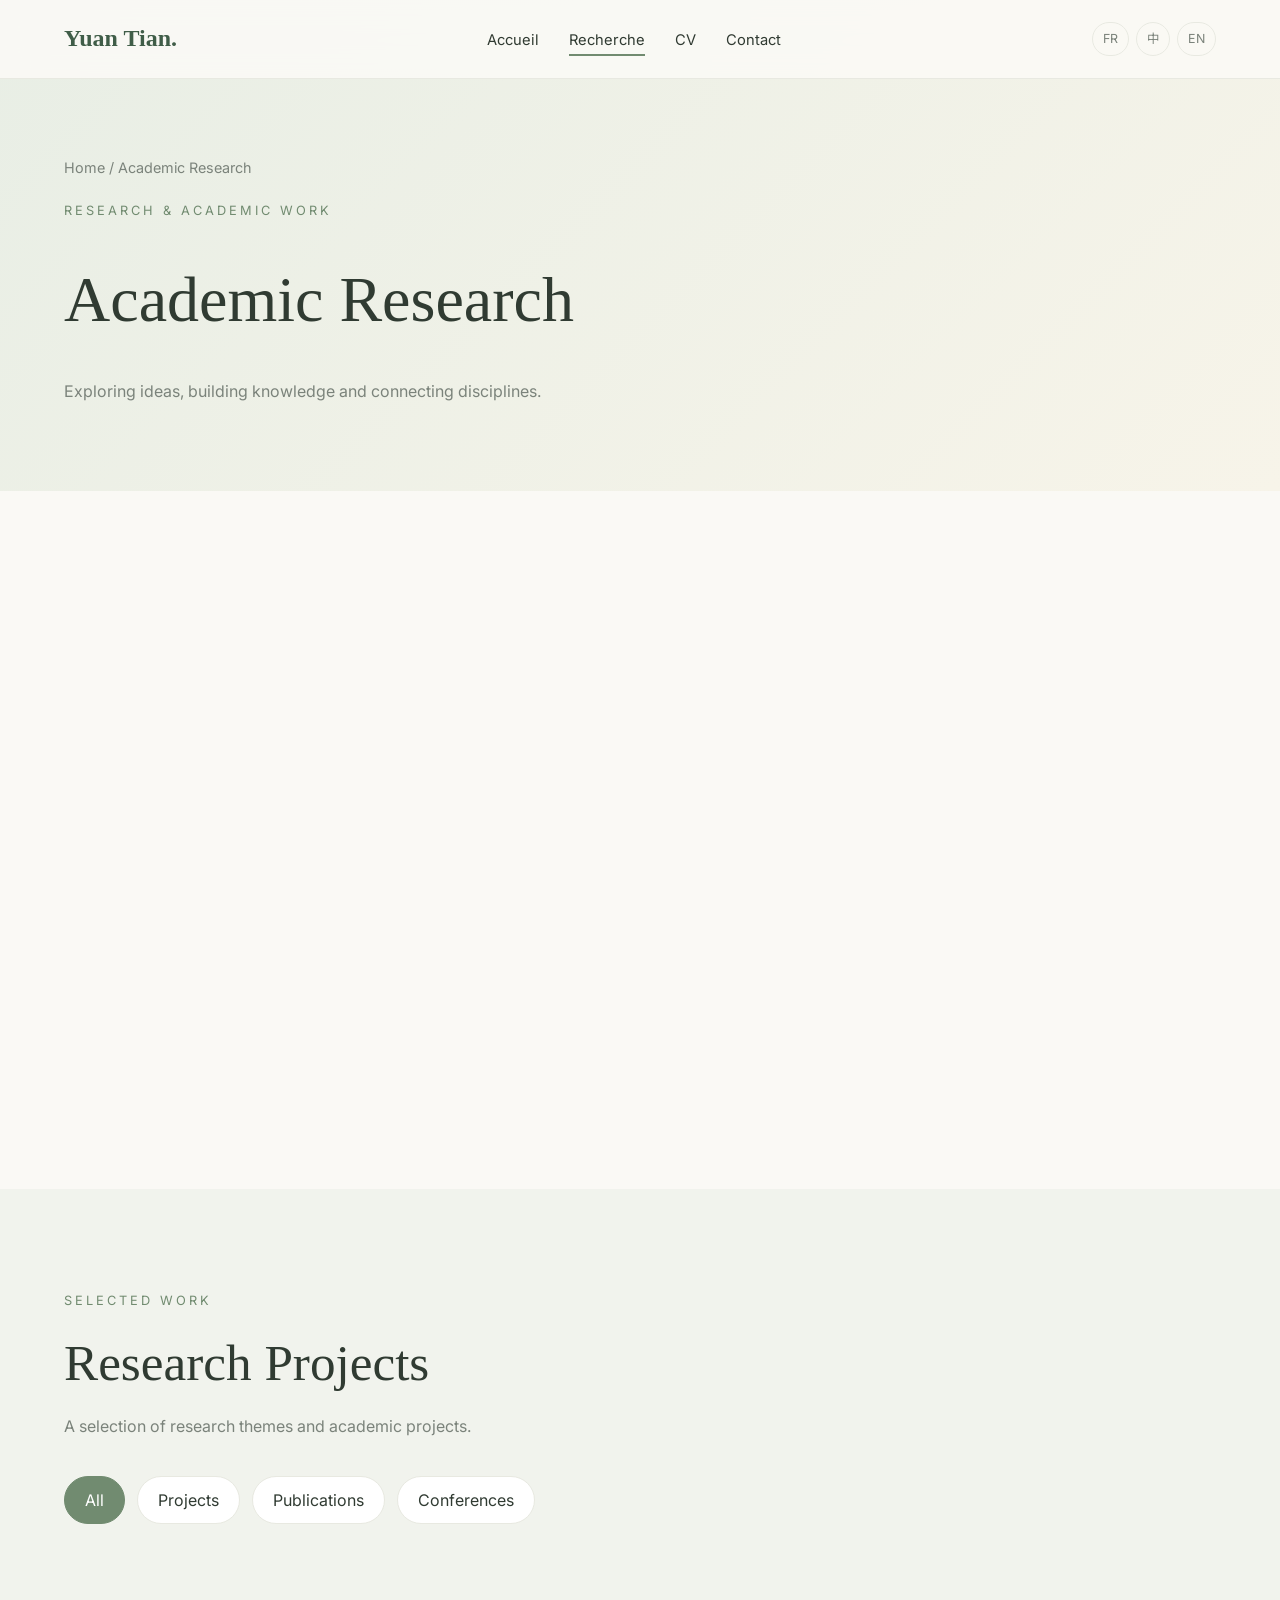
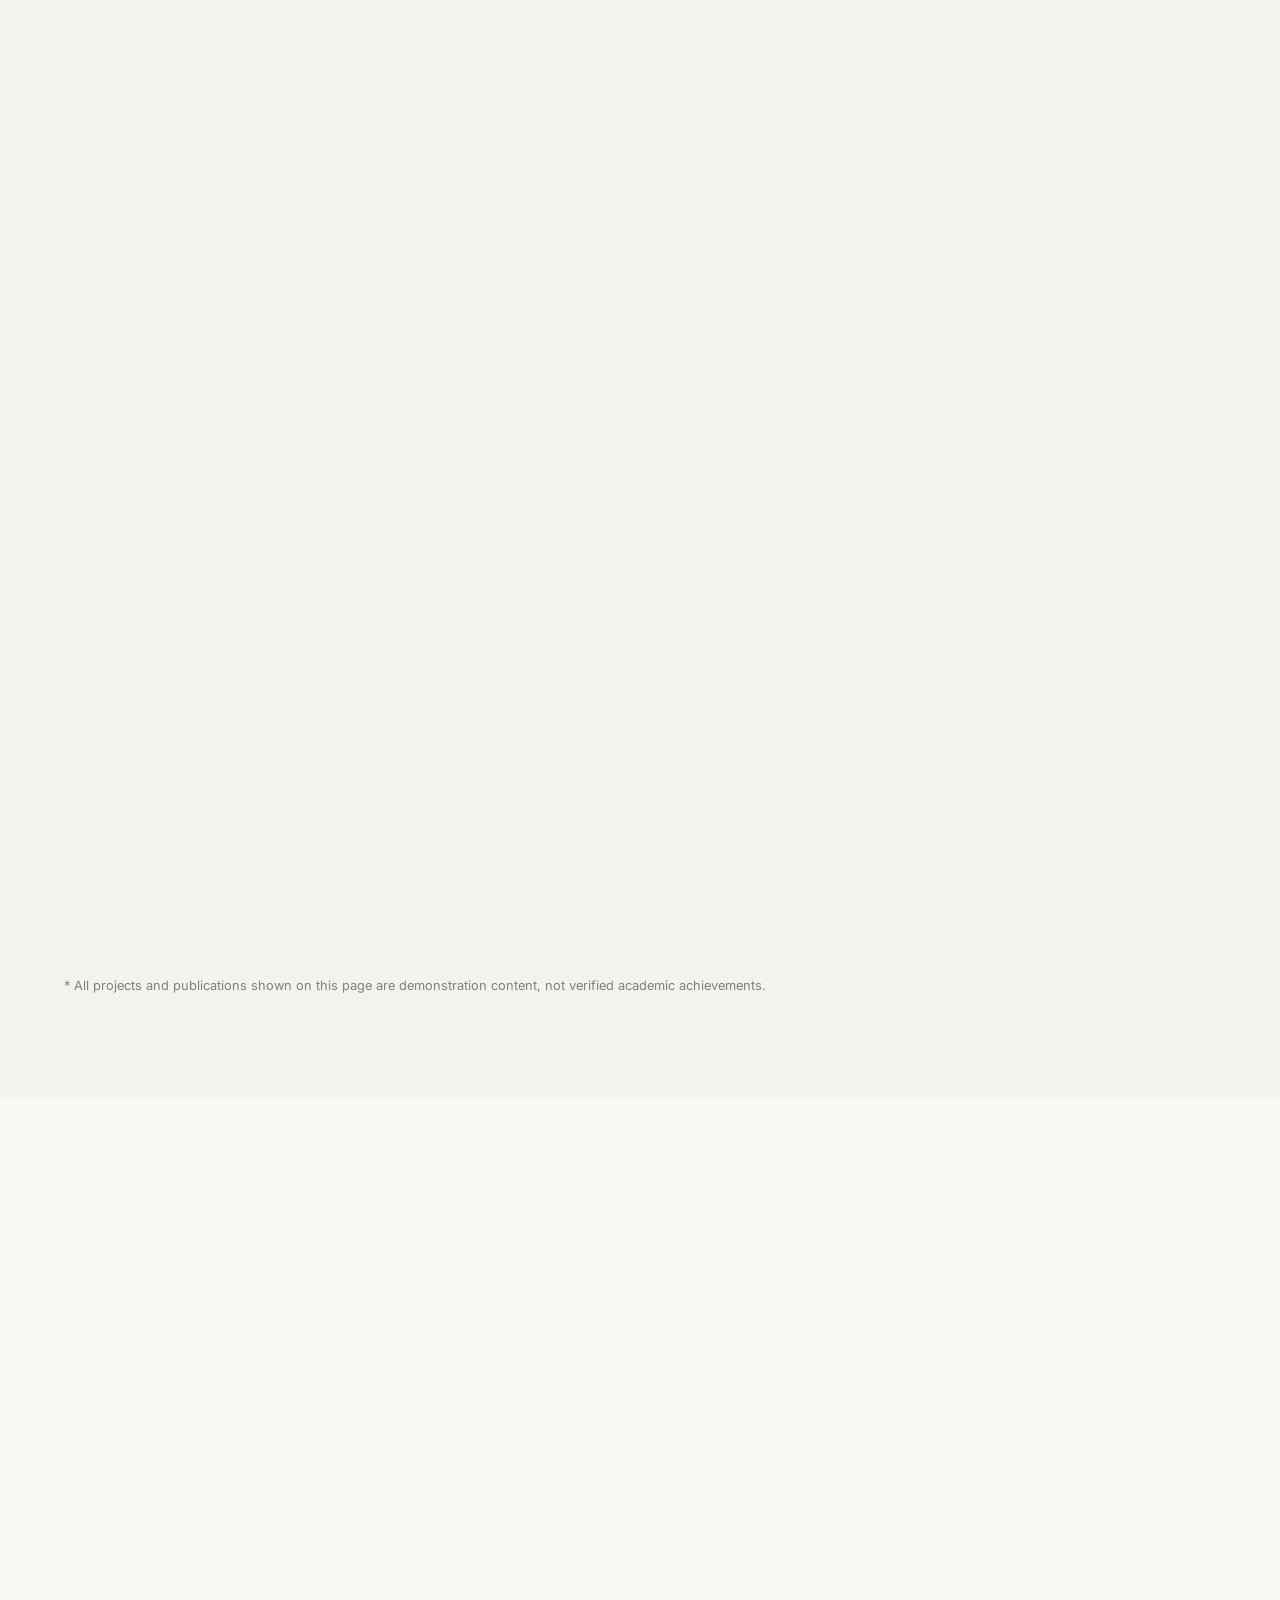
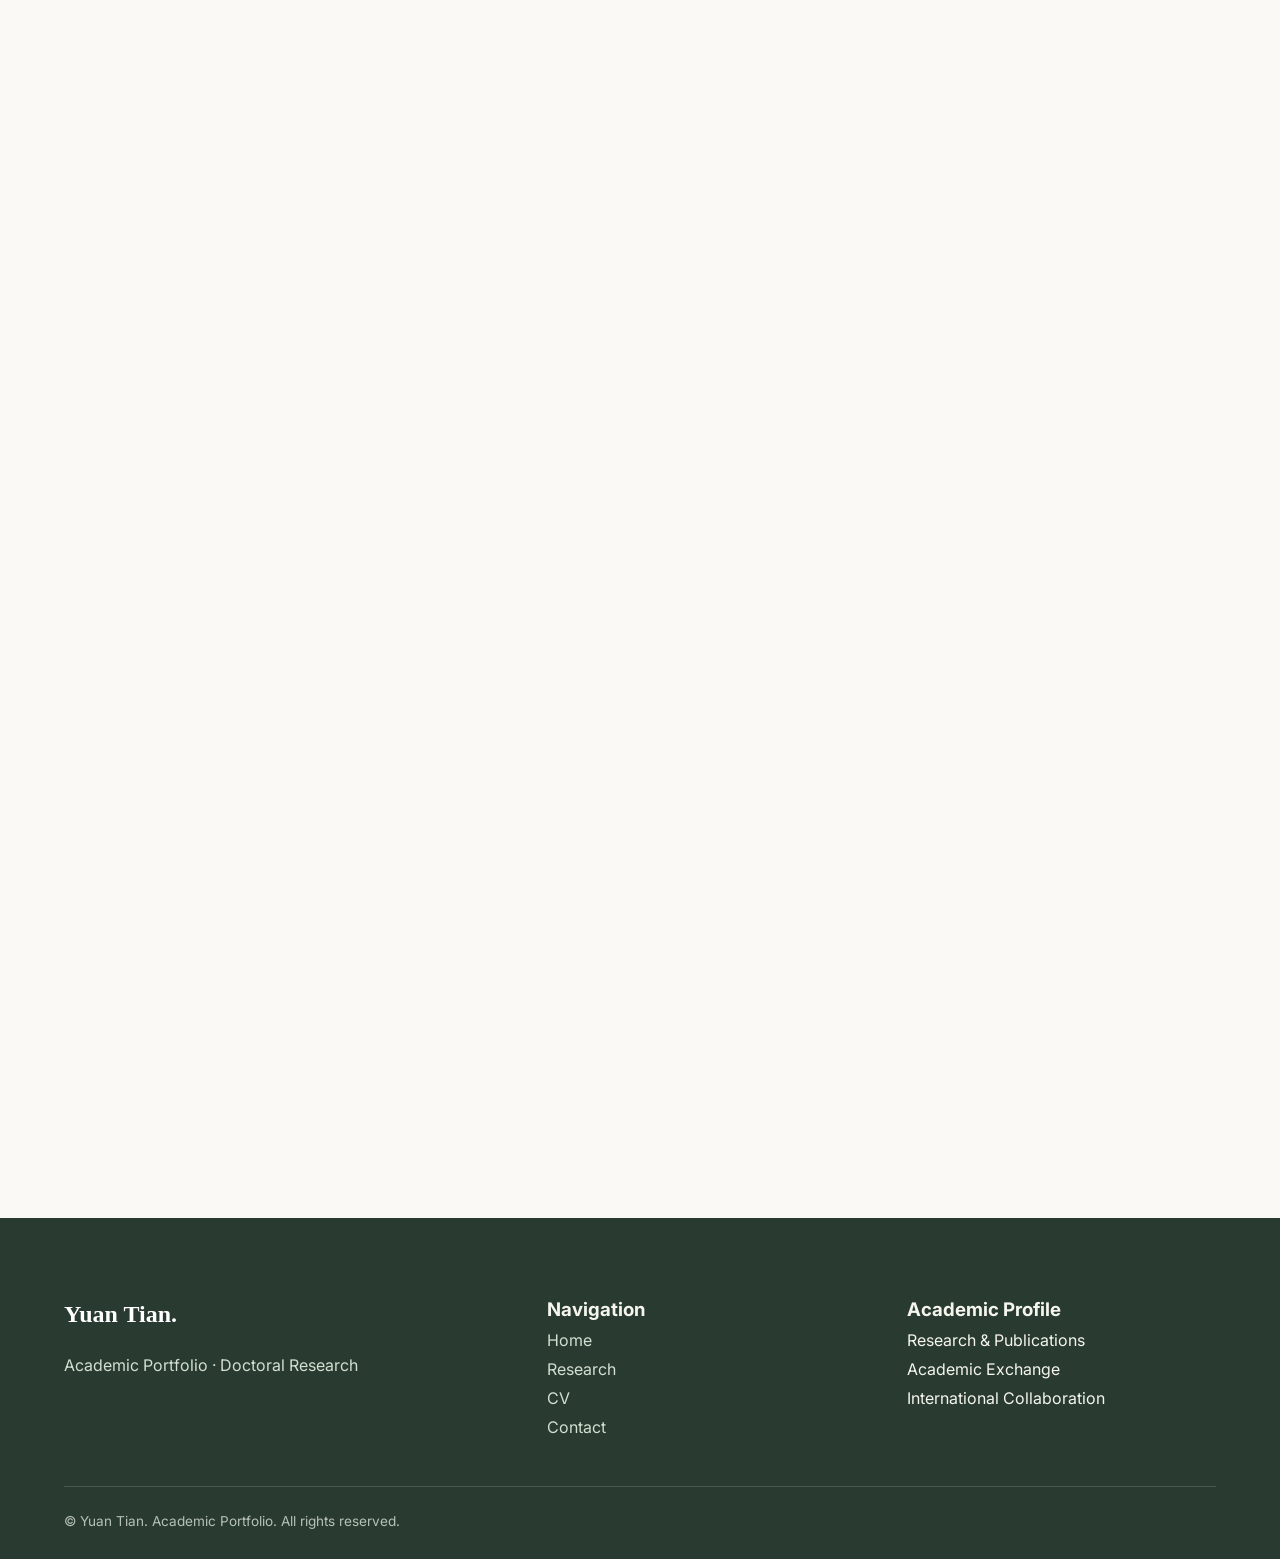
==== academic.html @ 5787356a "Create academic.html" ====
<!DOCTYPE html>
<html lang="fr">
<head>
  <meta charset="UTF-8">
  <meta name="viewport" content="width=device-width, initial-scale=1.0">
  <meta name="description" content="Academic research portfolio of Yuan Tian.">
  <title>Academic Research | Yuan Tian</title>

  <link rel="preconnect" href="https://fonts.googleapis.com">
  <link rel="preconnect" href="https://fonts.gstatic.com" crossorigin>
  <link href="https://fonts.googleapis.com/css2?family=Inter:wght@400;500;600;700&family=Noto+Sans+SC:wght@400;500;700&family=Cormorant+Garamond:wght@400;500;600&display=swap" rel="stylesheet">

  <link rel="stylesheet" href="css/style.css">

  <style>
    .research-card[hidden] {
      display: none;
    }

    .research-card {
      display: block;
    }

    .research-meta {
      color: var(--muted);
      font-size: .85rem;
      margin-top: 15px;
    }

    .academic-intro {
      max-width: 760px;
      margin-bottom: 45px;
    }

    .research-image {
      width: 100%;
      height: 220px;
      object-fit: cover;
    }

    .academic-note {
      margin-top: 15px;
      color: var(--muted);
      font-size: .8rem;
    }

    .research-card h3 {
      font-family: Georgia, serif;
      font-size: 1.45rem;
      margin-bottom: 12px;
    }
  </style>
</head>

<body>

<!-- NAVIGATION -->
<nav class="navbar">
  <div class="container nav-inner">

    <a href="index.html" class="logo">Yuan Tian.</a>

    <button class="menu-toggle"
      aria-label="Open navigation"
      aria-expanded="false">☰</button>

    <ul class="nav-links">
      <li><a href="index.html" data-i18n="nav_home">Accueil</a></li>
      <li><a href="academic.html" class="active" data-i18n="nav_academic">Recherche</a></li>
      <li><a href="cv.html" data-i18n="nav_cv">CV</a></li>
      <li><a href="contact.html" data-i18n="nav_contact">Contact</a></li>
    </ul>

    <div class="language-switch" aria-label="Language">
      <button data-lang="FR">FR</button>
      <button data-lang="CN">中</button>
      <button data-lang="EN">EN</button>
    </div>

  </div>
</nav>

<!-- PAGE HEADER -->
<header class="page-header">
  <div class="container">

    <div class="breadcrumb">
      <a href="index.html">Home</a> / Academic Research
    </div>

    <p class="hero-label">RESEARCH & ACADEMIC WORK</p>

    <h1 data-i18n="academic_title">
      Academic Research
    </h1>

    <p class="section-subtitle" style="margin-top:20px"
      data-i18n="academic_subtitle">
      Exploring ideas, building knowledge and connecting disciplines.
    </p>

  </div>
</header>

<main>

<!-- RESEARCH INTRODUCTION -->
<section class="section">
  <div class="container">

    <div class="academic-intro reveal">

      <p class="hero-label" data-i18n="research_overview">
        RESEARCH OVERVIEW
      </p>

      <h2 class="section-title"
        data-i18n="research_heading">
        Research Interests
      </h2>

      <p class="section-subtitle"
        data-i18n="research_description">
        This section introduces my academic interests,
        research questions and interdisciplinary perspectives.
        The content below is illustrative and will be
        replaced with my actual research profile.
      </p>

    </div>

    <div class="card-grid">

      <article class="card reveal">
        <div class="card-icon">📚</div>
        <h3 data-i18n="interest_1">Research Area One</h3>
        <p data-i18n="interest_1_desc">
          An example research field and its central questions.
        </p>
      </article>

      <article class="card reveal">
        <div class="card-icon">🌍</div>
        <h3 data-i18n="interest_2">Research Area Two</h3>
        <p data-i18n="interest_2_desc">
          An example of international and comparative research.
        </p>
      </article>

      <article class="card reveal">
        <div class="card-icon">🔎</div>
        <h3 data-i18n="interest_3">Research Area Three</h3>
        <p data-i18n="interest_3_desc">
          An example of interdisciplinary investigation.
        </p>
      </article>

    </div>

  </div>
</section>

<!-- RESEARCH PROJECTS -->
<section class="section" style="background:#f1f3ed">
  <div class="container">

    <p class="hero-label">SELECTED WORK</p>

    <h2 class="section-title"
      data-i18n="projects_title">
      Research Projects
    </h2>

    <p class="section-subtitle"
      data-i18n="projects_subtitle">
      A selection of research themes and academic projects.
    </p>

    <!-- FILTERS -->
    <div class="filter-list">
      <button class="filter-btn active"
        data-filter="all" data-i18n="filter_all">All</button>

      <button class="filter-btn"
        data-filter="project" data-i18n="filter_project">Projects</button>

      <button class="filter-btn"
        data-filter="publication" data-i18n="filter_publication">Publications</button>

      <button class="filter-btn"
        data-filter="conference" data-i18n="filter_conference">Conferences</button>
    </div>

    <!-- RESEARCH CARDS -->
    <div class="research-grid">

      <article class="research-card reveal" data-category="project">

        <img class="research-image"
          src="https://images.unsplash.com/photo-1455390582262-044cdead277a?w=900"
          alt="Academic research notebook">

        <div class="research-content">

          <span class="research-tag">DEMO PROJECT</span>

          <h3 data-i18n="project_1">
            Interdisciplinary Research Project
          </h3>

          <p data-i18n="project_1_desc">
            An illustrative example of a research project,
            including its objectives, methodology and findings.
          </p>

          <p class="research-meta">2025 – 2026 · Example content</p>

        </div>
      </article>

      <article class="research-card reveal" data-category="publication">

        <img class="research-image"
          src="https://images.unsplash.com/photo-1507842217343-583bb7270b66?w=900"
          alt="Academic library">

        <div class="research-content">

          <span class="research-tag">DEMO PUBLICATION</span>

          <h3 data-i18n="project_2">
            Academic Literature Review
          </h3>

          <p data-i18n="project_2_desc">
            An example of a literature review exploring
            theoretical frameworks and research perspectives.
          </p>

          <p class="research-meta">Example · Not a real publication</p>

        </div>
      </article>

      <article class="research-card reveal" data-category="conference">

        <img class="research-image"
          src="https://images.unsplash.com/photo-1475721027785-f74eccf877e2?w=900"
          alt="Academic conference">

        <div class="research-content">

          <span class="research-tag">DEMO CONFERENCE</span>

          <h3 data-i18n="project_3">
            International Academic Conference
          </h3>

          <p data-i18n="project_3_desc">
            An illustrative example of conference participation
            and academic knowledge exchange.
          </p>

          <p class="research-meta">Example · Not a real event</p>

        </div>
      </article>

      <article class="research-card reveal" data-category="project">

        <img class="research-image"
          src="https://images.unsplash.com/photo-1516321318423-f06f85e504b3?w=900"
          alt="Digital research">

        <div class="research-content">

          <span class="research-tag">DEMO PROJECT</span>

          <h3 data-i18n="project_4">
            Digital Research Methods
          </h3>

          <p data-i18n="project_4_desc">
            An example of digital tools and analytical
            approaches in contemporary research.
          </p>

          <p class="research-meta">Example content</p>

        </div>
      </article>

    </div>

    <p class="academic-note">
      * All projects and publications shown on this page are
      demonstration content, not verified academic achievements.
    </p>

  </div>
</section>

<!-- RESEARCH METHODOLOGY -->
<section class="section">
  <div class="container">

    <div class="hero-grid">

      <div class="reveal">

        <p class="hero-label">METHODOLOGY</p>

        <h2 class="section-title"
          data-i18n="method_title">
          Research Methodology
        </h2>

        <p class="section-subtitle"
          data-i18n="method_desc">
          Research methodology is central to producing
          rigorous, transparent and meaningful academic work.
        </p>

        <br>

        <div class="card">
          <h3 data-i18n="method_1">Literature Analysis</h3>
          <p data-i18n="method_1_desc">
            Reviewing existing academic literature and
            identifying research gaps.
          </p>
        </div>

        <br>

        <div class="card">
          <h3 data-i18n="method_2">Comparative Perspectives</h3>
          <p data-i18n="method_2_desc">
            Exploring different perspectives and
            interdisciplinary approaches.
          </p>
        </div>

      </div>

      <div class="reveal">

        <img
          src="https://images.unsplash.com/photo-1434030216411-0b793f4b4173?w=1000"
          alt="Research writing and methodology"
          style="width:100%;height:480px;object-fit:cover;border-radius:25px">

      </div>

    </div>

  </div>
</section>

<!-- ACADEMIC QUOTE -->
<section class="section">
  <div class="container">

    <div class="quote-section reveal">

      <blockquote data-i18n="academic_quote">
        "Research is not only about finding answers,
        but also about learning how to ask better questions."
      </blockquote>

      <p style="margin-top:20px;color:var(--muted)">
        — Academic reflection
      </p>

    </div>

  </div>
</section>

<!-- CALL TO ACTION -->
<section class="section">
  <div class="container">

    <div class="banner reveal">

      <h2 class="section-title"
        data-i18n="collaboration_title">
        Academic Collaboration
      </h2>

      <p class="section-subtitle"
        style="margin:0 auto 25px"
        data-i18n="collaboration_desc">
        Open to academic exchange, research discussions
        and interdisciplinary collaboration.
      </p>

      <a href="contact.html" class="btn"
        data-i18n="contact_button">
        Get in Touch →
      </a>

    </div>

  </div>
</section>

</main>

<!-- FOOTER -->
<footer class="footer">
  <div class="container">

    <div class="footer-grid">

      <div>
        <h2 class="logo" style="color:white">Yuan Tian.</h2>
        <p style="margin-top:15px;color:#d3dfd1">
          Academic Portfolio · Doctoral Research
        </p>
      </div>

      <div>
        <h3>Navigation</h3>
        <p><a href="index.html">Home</a></p>
        <p><a href="academic.html">Research</a></p>
        <p><a href="cv.html">CV</a></p>
        <p><a href="contact.html">Contact</a></p>
      </div>

      <div>
        <h3>Academic Profile</h3>
        <p>Research & Publications</p>
        <p>Academic Exchange</p>
        <p>International Collaboration</p>
      </div>

    </div>

    <div class="footer-bottom">
      © <span class="current-year"></span> Yuan Tian.
      Academic Portfolio. All rights reserved.
    </div>

  </div>
</footer>

<script src="js/translations.js"></script>
<script src="js/main.js"></script>

</body>
</html>
---- css/style.css ----
/* =========================================
   YUAN TIAN | ACADEMIC PORTFOLIO
   Global Design System
   ========================================= */

:root {
  --green: #718b70;
  --green-dark: #405d48;
  --green-light: #e8eee5;
  --cream: #faf9f5;
  --white: #ffffff;
  --yellow: #f5efd9;
  --text: #303b32;
  --muted: #7b837b;
  --border: #e8e9e1;

  --radius: 20px;
  --shadow: 0 10px 35px rgba(53, 75, 55, .08);
  --transition: all .3s ease;
}

* {
  margin: 0;
  padding: 0;
  box-sizing: border-box;
}

html {
  scroll-behavior: smooth;
  scroll-padding-top: 90px;
}

body {
  font-family: "Inter", "Noto Sans SC",
    "Noto Sans", sans-serif;
  background: var(--cream);
  color: var(--text);
  line-height: 1.8;
  overflow-x: hidden;
}

a {
  color: inherit;
  text-decoration: none;
  transition: var(--transition);
}

img {
  display: block;
  max-width: 100%;
  height: auto;
}

button, input, textarea, select {
  font: inherit;
}

/* CONTAINER */

.container {
  width: min(1160px, 90%);
  margin-inline: auto;
}

.section {
  padding: 100px 0;
}

.section-title {
  font-family: Georgia, serif;
  font-size: clamp(2rem, 4vw, 3.2rem);
  font-weight: 400;
  line-height: 1.2;
  margin-bottom: 18px;
}

.section-subtitle {
  color: var(--muted);
  max-width: 650px;
}

/* NAVIGATION */

.navbar {
  position: fixed;
  inset: 0 0 auto;
  z-index: 1000;
  background: rgba(250, 249, 245, .94);
  backdrop-filter: blur(14px);
  border-bottom: 1px solid var(--border);
}

.nav-inner {
  min-height: 78px;
  display: flex;
  align-items: center;
  justify-content: space-between;
  gap: 24px;
}

.logo {
  font-family: Georgia, serif;
  font-size: 1.5rem;
  color: var(--green-dark);
  font-weight: 600;
}

.nav-links {
  display: flex;
  align-items: center;
  gap: 30px;
  list-style: none;
}

.nav-links a {
  position: relative;
  font-size: .92rem;
}

.nav-links a::after {
  content: "";
  position: absolute;
  left: 0;
  bottom: -7px;
  width: 0;
  height: 2px;
  background: var(--green);
  transition: var(--transition);
}

.nav-links a:hover::after,
.nav-links a.active::after {
  width: 100%;
}

.language-switch {
  display: flex;
  gap: 7px;
}

.language-switch button {
  border: 1px solid var(--border);
  background: transparent;
  color: var(--muted);
  border-radius: 30px;
  padding: 5px 10px;
  cursor: pointer;
  font-size: .78rem;
}

.language-switch button.active,
.language-switch button:hover {
  background: var(--green);
  color: white;
  border-color: var(--green);
}

.menu-toggle {
  display: none;
  border: 0;
  background: transparent;
  color: var(--green-dark);
  font-size: 1.6rem;
  cursor: pointer;
}

/* BUTTONS */

.btn {
  display: inline-flex;
  justify-content: center;
  align-items: center;
  gap: 10px;
  padding: 12px 25px;
  border-radius: 50px;
  border: 1px solid var(--green);
  background: var(--green);
  color: white;
  cursor: pointer;
  transition: var(--transition);
}

.btn:hover {
  background: var(--green-dark);
  transform: translateY(-3px);
}

.btn-outline {
  background: transparent;
  color: var(--green-dark);
}

.btn-outline:hover {
  color: white;
}

/* HERO */

.hero {
  min-height: 720px;
  padding: 150px 0 90px;
  display: flex;
  align-items: center;
}

.hero-grid {
  display: grid;
  grid-template-columns: 1.05fr .95fr;
  align-items: center;
  gap: 65px;
}

.hero-label {
  color: var(--green);
  letter-spacing: 3px;
  text-transform: uppercase;
  font-size: .8rem;
  margin-bottom: 20px;
}

.hero h1 {
  font-family: Georgia, serif;
  font-size: clamp(3rem, 6vw, 5.2rem);
  font-weight: 400;
  line-height: 1.12;
  margin-bottom: 25px;
}

.hero h1 span {
  color: var(--green);
}

.hero-description {
  color: var(--muted);
  font-size: 1.05rem;
  margin-bottom: 32px;
}

.hero-image {
  width: 100%;
  height: 480px;
  object-fit: cover;
  border-radius: 48% 48% 22px 22px;
  box-shadow: var(--shadow);
}

/* STATISTICS */

.stats-grid {
  display: grid;
  grid-template-columns: repeat(4, 1fr);
  gap: 22px;
}

.stat-card {
  background: white;
  border: 1px solid var(--border);
  padding: 32px 20px;
  border-radius: var(--radius);
  text-align: center;
  transition: var(--transition);
}

.stat-card:hover {
  transform: translateY(-7px);
  box-shadow: var(--shadow);
}

.stat-number {
  color: var(--green-dark);
  font-family: Georgia, serif;
  font-size: 2.7rem;
}

.stat-label {
  color: var(--muted);
  font-size: .9rem;
}

/* CARDS */

.card-grid {
  display: grid;
  grid-template-columns: repeat(3, 1fr);
  gap: 25px;
}

.card {
  background: white;
  border: 1px solid var(--border);
  border-radius: var(--radius);
  padding: 30px;
  transition: var(--transition);
}

.card:hover {
  transform: translateY(-8px);
  box-shadow: 0 18px 40px rgba(53,75,55,.12);
}

.card-icon {
  width: 55px;
  height: 55px;
  display: grid;
  place-items: center;
  border-radius: 16px;
  background: var(--green-light);
  color: var(--green-dark);
  font-size: 1.5rem;
  margin-bottom: 22px;
}

.card h3 {
  margin-bottom: 12px;
  font-family: Georgia, serif;
  font-size: 1.35rem;
}

.card p {
  color: var(--muted);
  font-size: .95rem;
}

/* PAGE HEADER */

.page-header {
  padding: 155px 0 85px;
  background: linear-gradient(
    135deg,
    #e8eee5,
    #f7f4e9
  );
}

.page-header h1 {
  font-family: Georgia, serif;
  font-size: clamp(2.7rem, 5vw, 4rem);
  font-weight: 400;
}

.breadcrumb {
  margin-bottom: 18px;
  color: var(--muted);
  font-size: .9rem;
}

/* FILTERS */

.filter-list {
  display: flex;
  flex-wrap: wrap;
  gap: 12px;
  margin: 35px 0;
}

.filter-btn {
  padding: 9px 20px;
  border-radius: 50px;
  border: 1px solid var(--border);
  background: white;
  color: var(--text);
  cursor: pointer;
  transition: var(--transition);
}

.filter-btn.active,
.filter-btn:hover {
  background: var(--green);
  color: white;
  border-color: var(--green);
}

/* RESEARCH */

.research-grid {
  display: grid;
  grid-template-columns: repeat(2, 1fr);
  gap: 25px;
}

.research-card {
  background: white;
  border-radius: var(--radius);
  overflow: hidden;
  border: 1px solid var(--border);
  transition: var(--transition);
}

.research-card:hover {
  transform: translateY(-7px);
  box-shadow: var(--shadow);
}

.research-card img {
  width: 100%;
  height: 240px;
  object-fit: cover;
}

.research-content {
  padding: 25px;
}

.research-tag {
  display: inline-block;
  background: var(--green-light);
  color: var(--green-dark);
  padding: 4px 13px;
  border-radius: 30px;
  font-size: .78rem;
  margin-bottom: 13px;
}

/* QUOTE */

.quote-section {
  background: var(--yellow);
  padding: 65px 30px;
  border-radius: 30px;
  text-align: center;
}

.quote-section blockquote {
  max-width: 760px;
  margin: auto;
  font-family: Georgia, serif;
  font-size: clamp(1.4rem, 3vw, 2.2rem);
  line-height: 1.5;
}

/* CONTACT */

.contact-grid {
  display: grid;
  grid-template-columns: .85fr 1.15fr;
  gap: 50px;
}

.contact-form {
  background: white;
  border-radius: 25px;
  padding: 38px;
  box-shadow: var(--shadow);
}

.form-grid {
  display: grid;
  grid-template-columns: repeat(2, 1fr);
  gap: 20px;
}

.form-group {
  display: flex;
  flex-direction: column;
  gap: 8px;
}

.form-group.full {
  grid-column: 1 / -1;
}

.form-group label {
  font-size: .9rem;
}

.form-group input,
.form-group textarea,
.form-group select {
  width: 100%;
  padding: 14px 18px;
  border-radius: 30px;
  border: 1px solid var(--border);
  outline: none;
  background: var(--cream);
}

.form-group textarea {
  min-height: 150px;
  resize: vertical;
  border-radius: 18px;
}

.form-group input:focus,
.form-group textarea:focus {
  border-color: var(--green);
}

/* FAQ */

.faq-grid {
  display: grid;
  grid-template-columns: repeat(2, 1fr);
  gap: 20px;
}

/* CV */

.timeline {
  border-left: 2px solid var(--green-light);
  padding-left: 30px;
  margin-left: 10px;
}

.timeline-item {
  position: relative;
  padding-bottom: 40px;
}

.timeline-item::before {
  content: "";
  position: absolute;
  left: -38px;
  top: 9px;
  width: 14px;
  height: 14px;
  background: var(--green);
  border-radius: 50%;
}

.timeline-date {
  color: var(--green);
  font-size: .85rem;
  font-weight: 600;
}

/* BANNER */

.banner {
  background: var(--green-light);
  padding: 65px 30px;
  border-radius: 30px;
  text-align: center;
}

/* FOOTER */

.footer {
  background: #293b30;
  color: #f5f5ed;
  padding: 75px 0 25px;
}

.footer-grid {
  display: grid;
  grid-template-columns: 1.4fr 1fr 1fr;
  gap: 50px;
}

.footer a {
  color: #d3dfd1;
}

.footer a:hover {
  color: white;
}

.footer-bottom {
  border-top: 1px solid rgba(255,255,255,.15);
  margin-top: 45px;
  padding-top: 22px;
  color: #b6c1b6;
  font-size: .85rem;
}

/* REVEAL ANIMATION */

.reveal {
  opacity: 0;
  transform: translateY(25px);
  transition: opacity .7s ease, transform .7s ease;
}

.reveal.visible {
  opacity: 1;
  transform: translateY(0);
}

/* RESPONSIVE */

@media (max-width: 900px) {
  .hero-grid,
  .contact-grid {
    grid-template-columns: 1fr;
  }

  .hero-image {
    height: 400px;
  }

  .stats-grid {
    grid-template-columns: repeat(2, 1fr);
  }

  .card-grid {
    grid-template-columns: repeat(2, 1fr);
  }

  .footer-grid {
    grid-template-columns: repeat(2, 1fr);
  }
}

@media (max-width: 650px) {
  .section {
    padding: 70px 0;
  }

  .nav-inner {
    min-height: 68px;
  }

  .menu-toggle {
    display: block;
  }

  .nav-links {
    display: none;
    position: absolute;
    top: 68px;
    left: 0;
    width: 100%;
    background: var(--cream);
    padding: 25px;
    flex-direction: column;
    align-items: flex-start;
    border-bottom: 1px solid var(--border);
  }

  .nav-links.open {
    display: flex;
  }

  .hero {
    padding: 120px 0 60px;
    min-height: auto;
  }

  .hero-image {
    height: 330px;
  }

  .stats-grid,
  .card-grid,
  .research-grid,
  .faq-grid,
  .form-grid,
  .footer-grid {
    grid-template-columns: 1fr;
  }

  .form-group.full {
    grid-column: auto;
  }

  .contact-form {
    padding: 24px;
  }

  .language-switch {
    gap: 3px;
  }

  .language-switch button {
    padding: 4px 7px;
  }
}

@media (prefers-reduced-motion: reduce) {
  *,
  *::before,
  *::after {
    scroll-behavior: auto !important;
    animation-duration: .01ms !important;
    transition-duration: .01ms !important;
  }

  .reveal {
    opacity: 1;
    transform: none;
  }
}
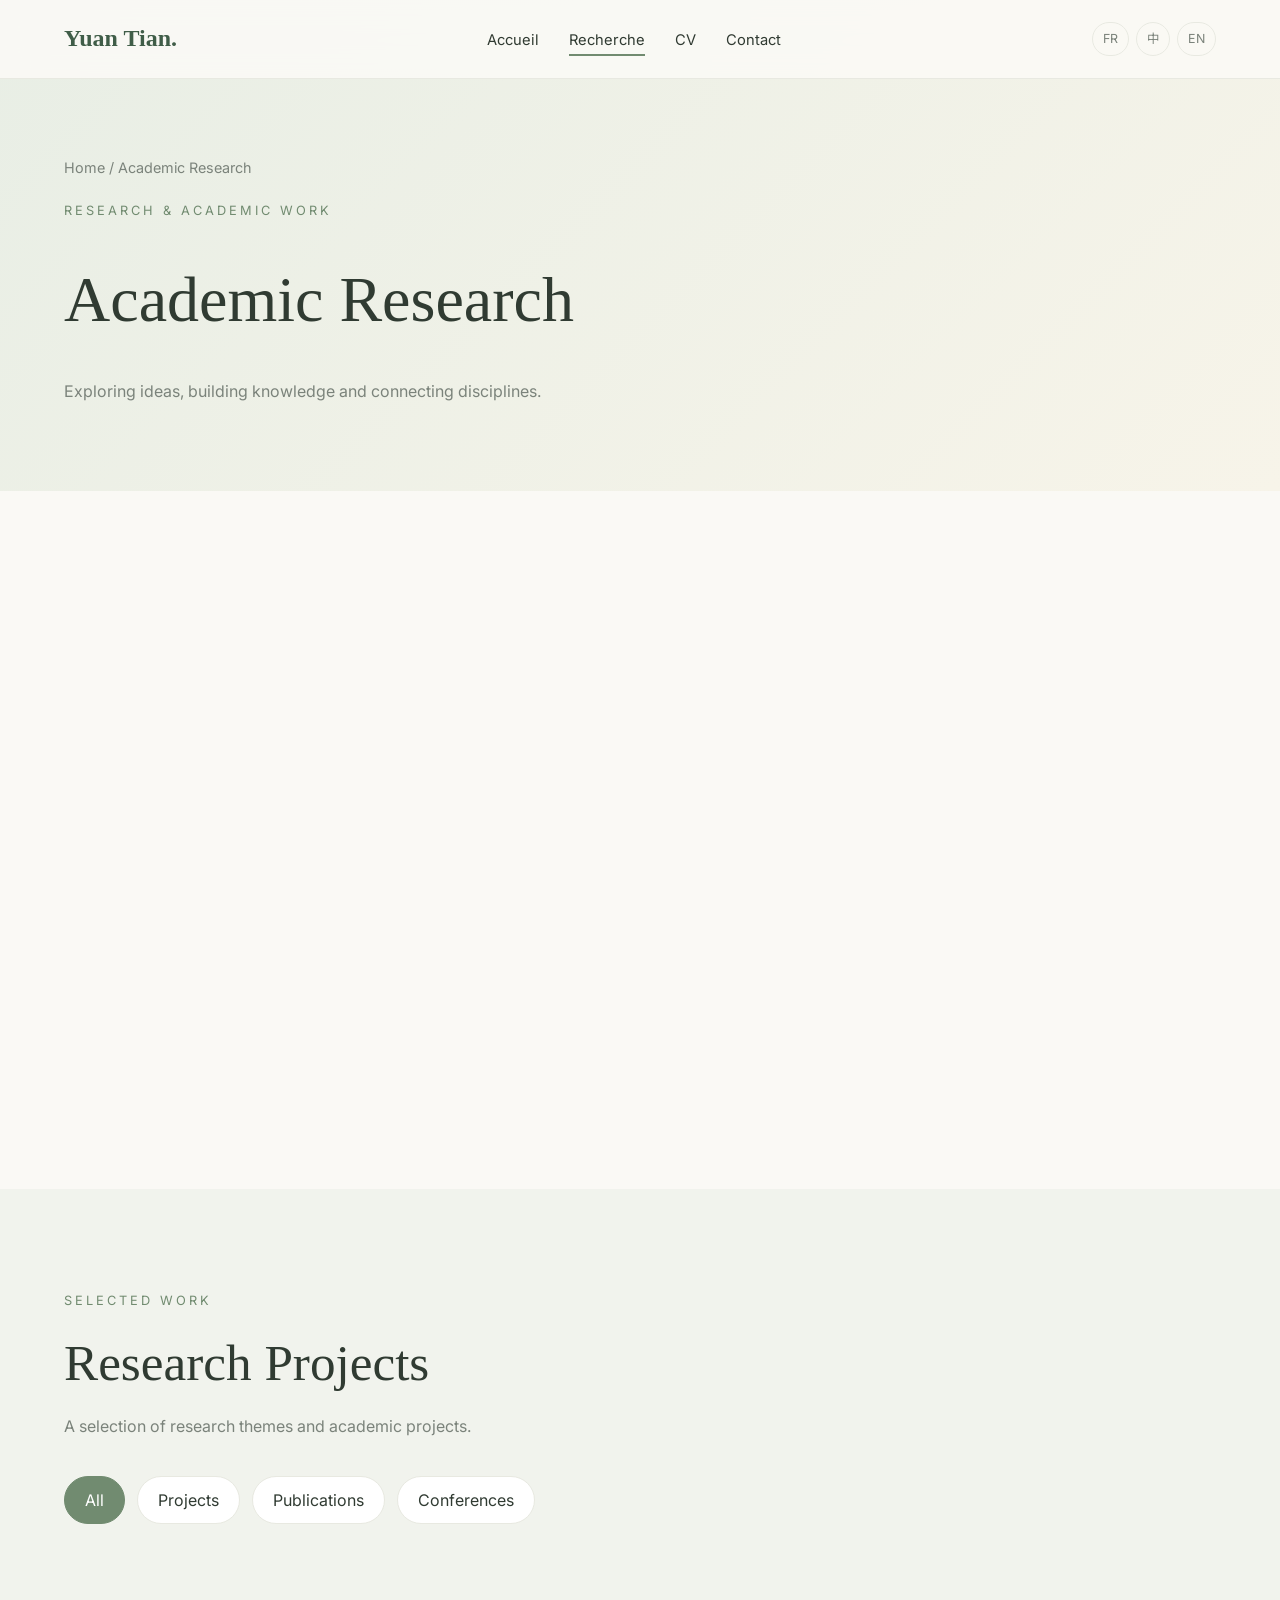
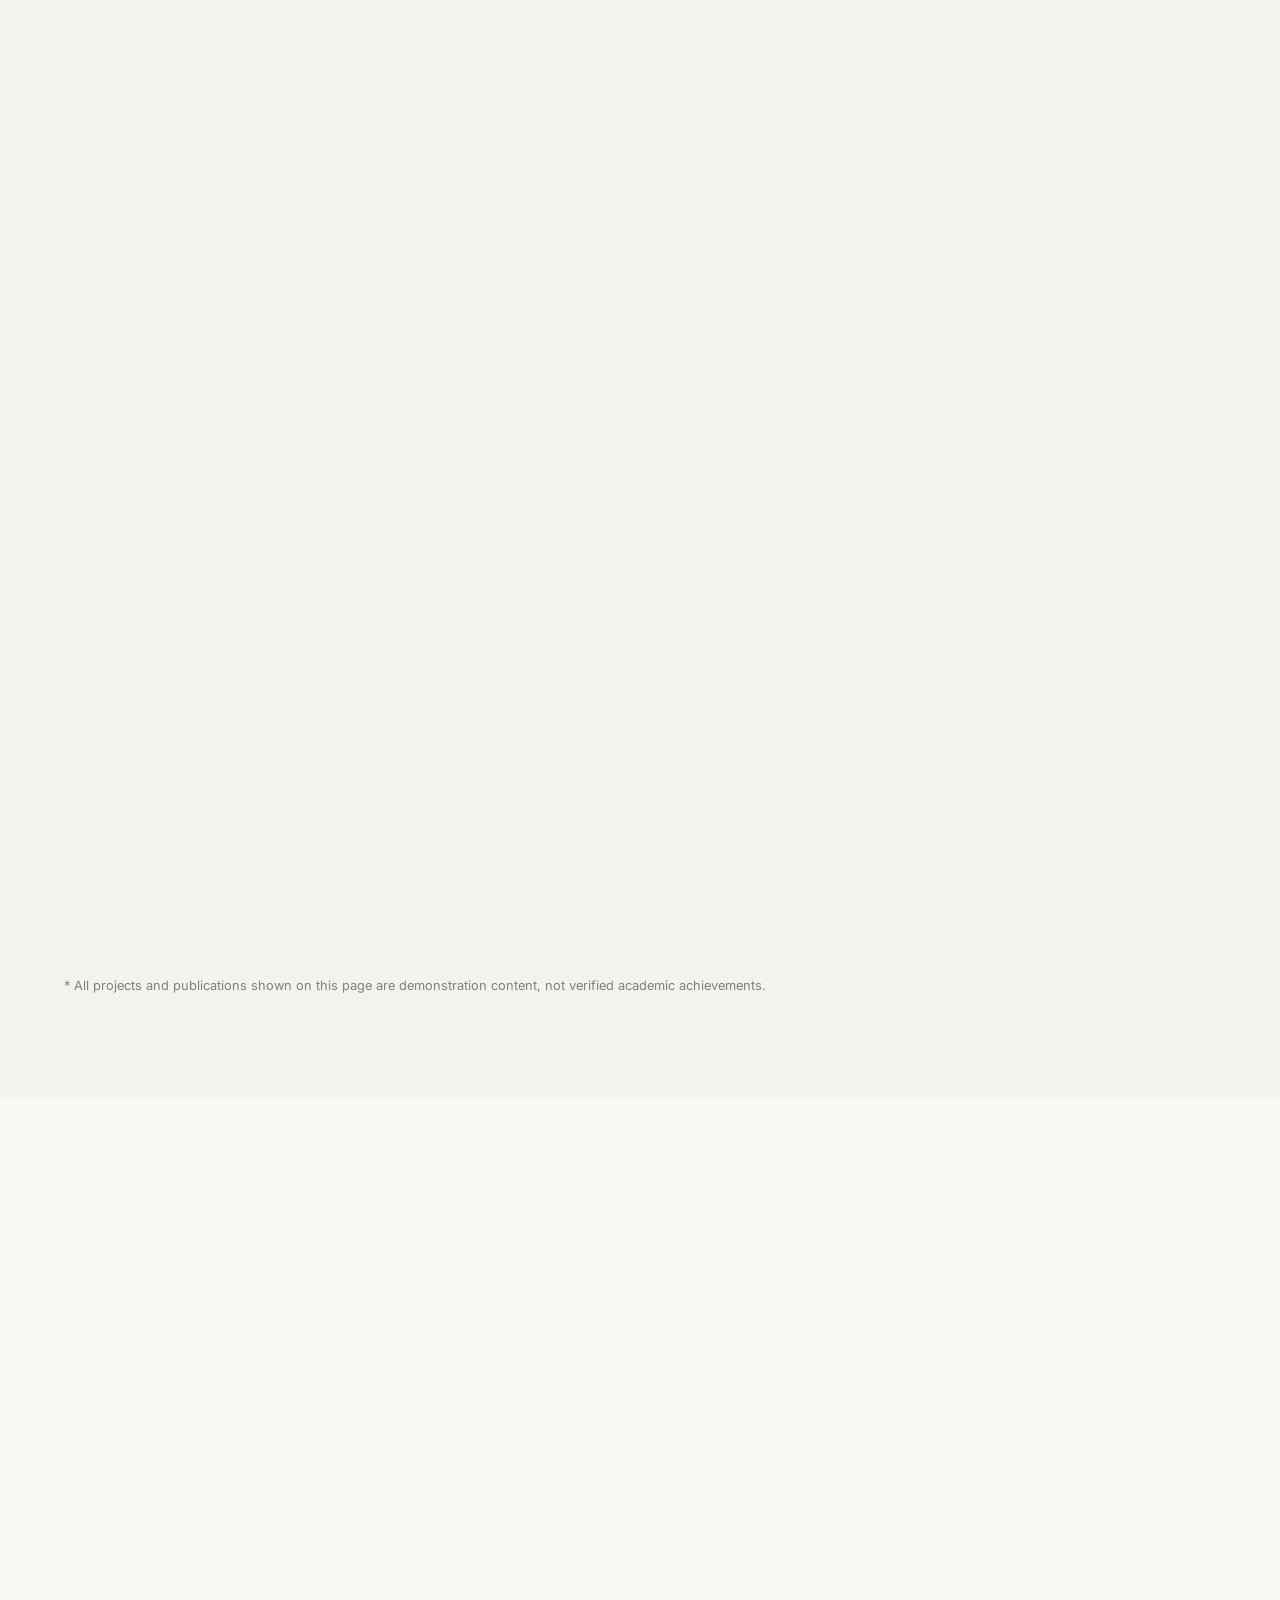
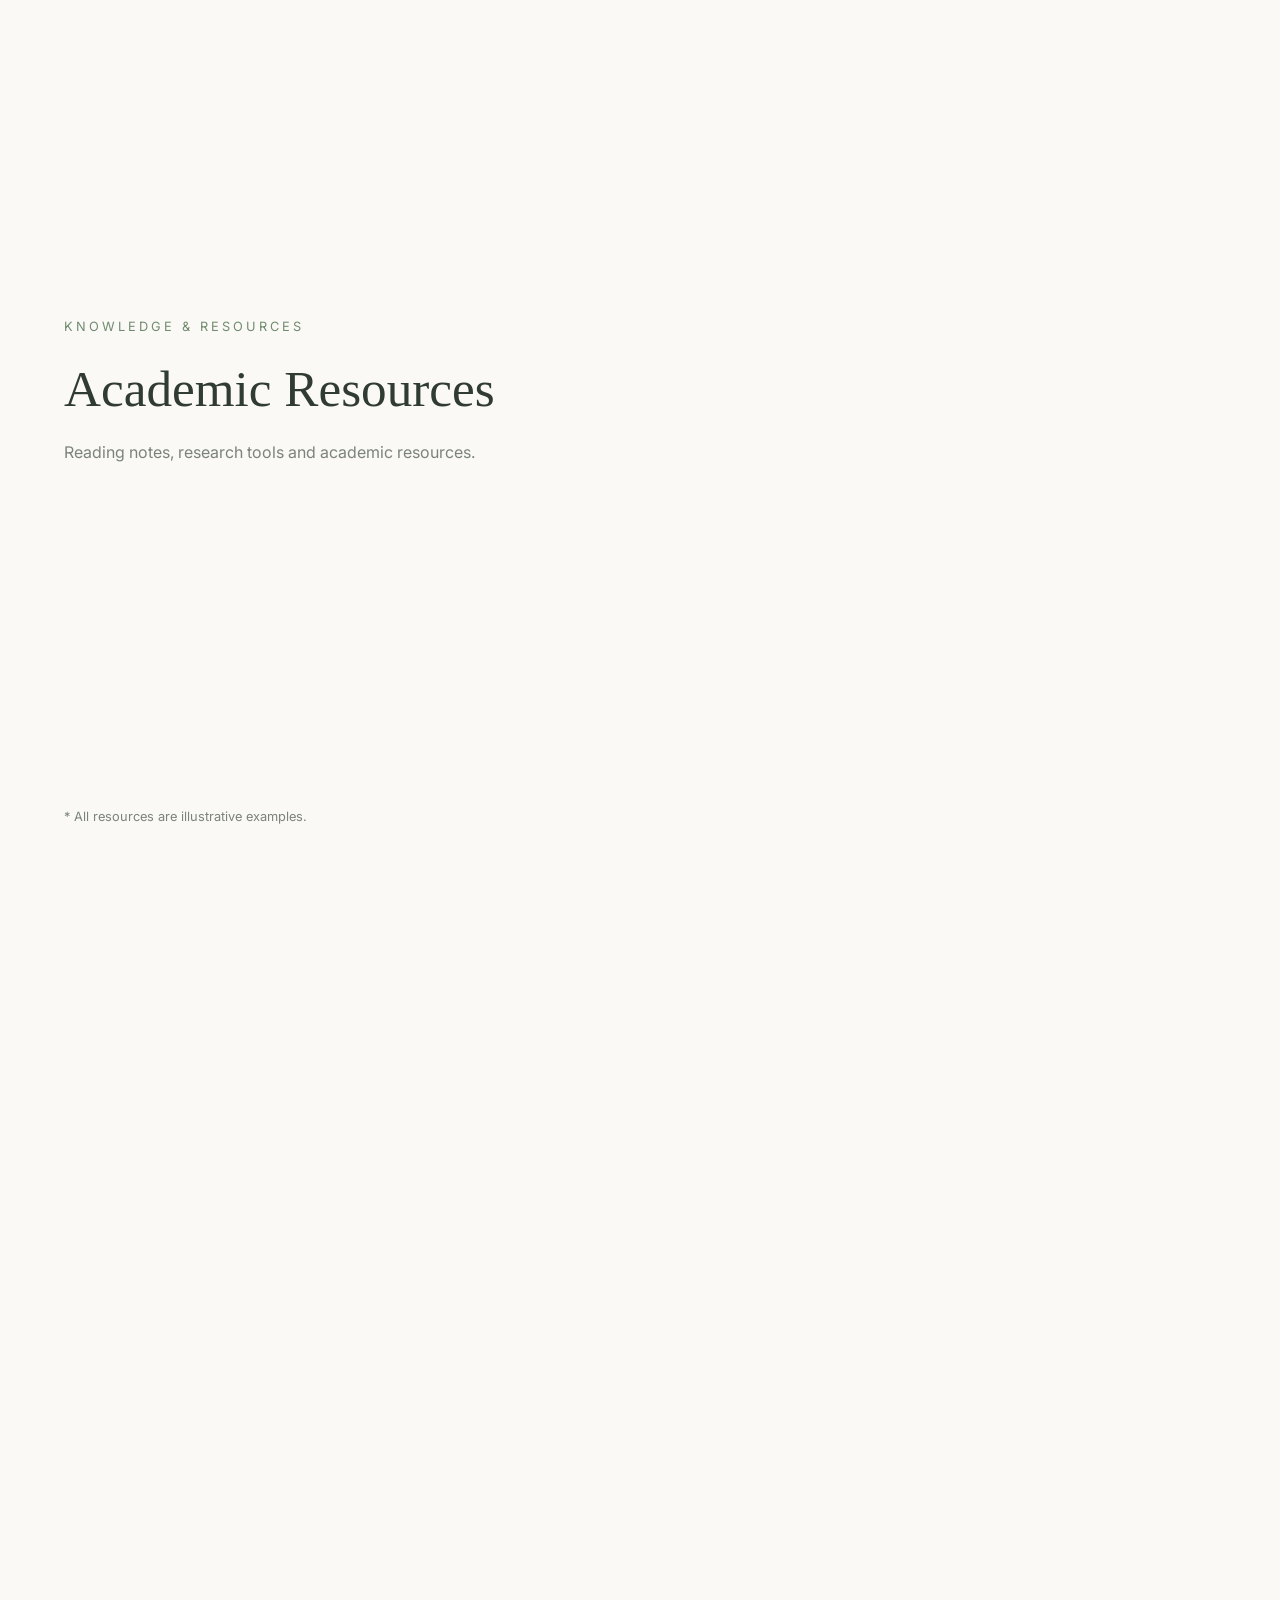
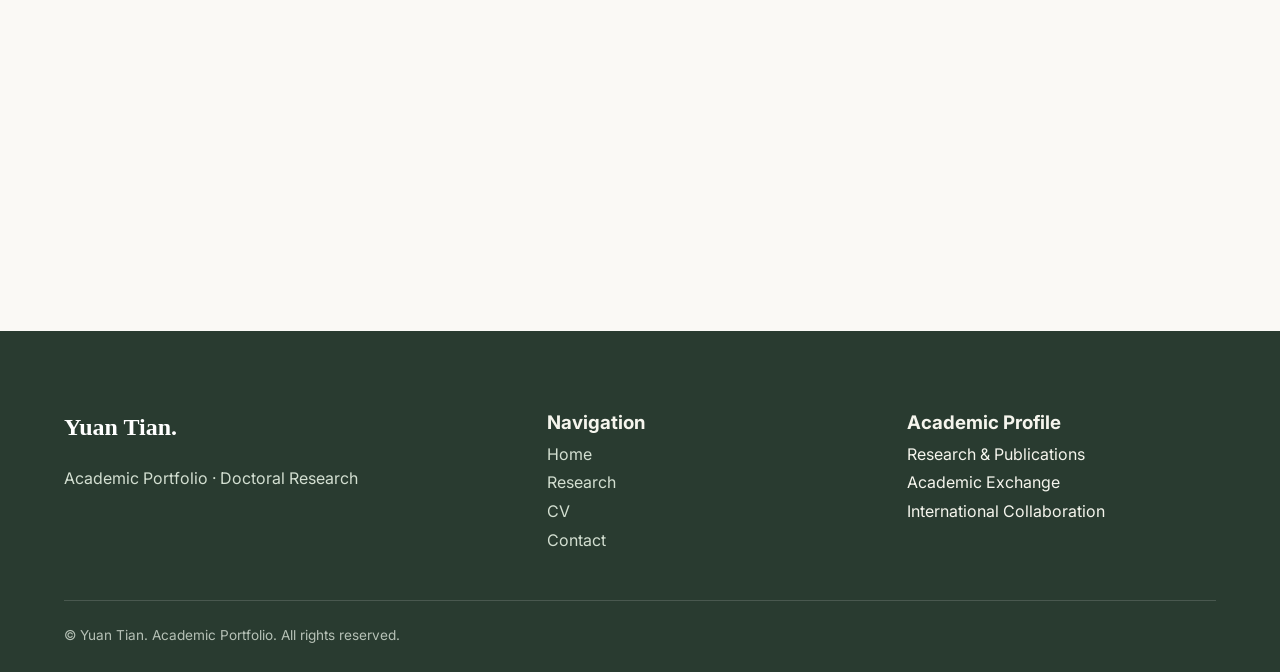
==== commit c7c386ba: "Update academic.html" ====
--- a/academic.html
+++ b/academic.html
@@ -106,7 +106,7 @@
 <main>
 
 <!-- RESEARCH INTRODUCTION -->
-<section class="section">
+<section class="section" id="research">
   <div class="container">
 
     <div class="academic-intro reveal">
@@ -162,7 +162,7 @@
 </section>
 
 <!-- RESEARCH PROJECTS -->
-<section class="section" style="background:#f1f3ed">
+<section class="section" id="publications" style="background:#f1f3ed">
   <div class="container">
 
     <p class="hero-label">SELECTED WORK</p>
@@ -358,6 +358,61 @@
   </div>
 </section>
 
+<!-- ACADEMIC RESOURCES -->
+<section class="section" id="resources">
+  <div class="container">
+
+    <p class="hero-label">KNOWLEDGE & RESOURCES</p>
+
+    <h2 class="section-title">
+      Academic Resources
+    </h2>
+
+    <p class="section-subtitle">
+      Reading notes, research tools and academic resources.
+    </p>
+
+    <div class="card-grid" style="margin-top:35px">
+
+      <article class="card reveal">
+        <div class="card-icon">📖</div>
+        <h3>Reading Notes</h3>
+        <p>
+          Selected reading notes, book reviews
+          and reflections on academic literature.
+        </p>
+        <span class="research-tag">DEMO RESOURCE</span>
+      </article>
+
+      <article class="card reveal">
+        <div class="card-icon">🔎</div>
+        <h3>Research Tools</h3>
+        <p>
+          Useful research databases, digital tools
+          and academic search resources.
+        </p>
+        <span class="research-tag">DEMO RESOURCE</span>
+      </article>
+
+      <article class="card reveal">
+        <div class="card-icon">🌍</div>
+        <h3>Academic Resources</h3>
+        <p>
+          Selected websites, journals and
+          international academic platforms.
+        </p>
+        <span class="research-tag">DEMO RESOURCE</span>
+      </article>
+
+    </div>
+
+    <p class="academic-note">
+      * All resources are illustrative examples.
+    </p>
+
+  </div>
+</section>
+
 <!-- ACADEMIC QUOTE -->
 <section class="section">
   <div class="container">
--- a/css/style.css
+++ b/css/style.css
@@ -680,3 +680,30 @@
     transform: none;
   }
 }
+
+/* Clickable academic cards */
+
+a.research-card {
+  display: block;
+  color: var(--text);
+  text-decoration: none;
+  cursor: pointer;
+}
+
+a.research-card:hover {
+  transform: translateY(-8px);
+  box-shadow: 0 18px 40px rgba(53, 75, 55, .12);
+}
+
+.card-link {
+  display: inline-block;
+  margin-top: 18px;
+  color: var(--green-dark);
+  font-size: .9rem;
+  font-weight: 600;
+  transition: all .3s ease;
+}
+
+a.research-card:hover .card-link {
+  transform: translateX(5px);
+}
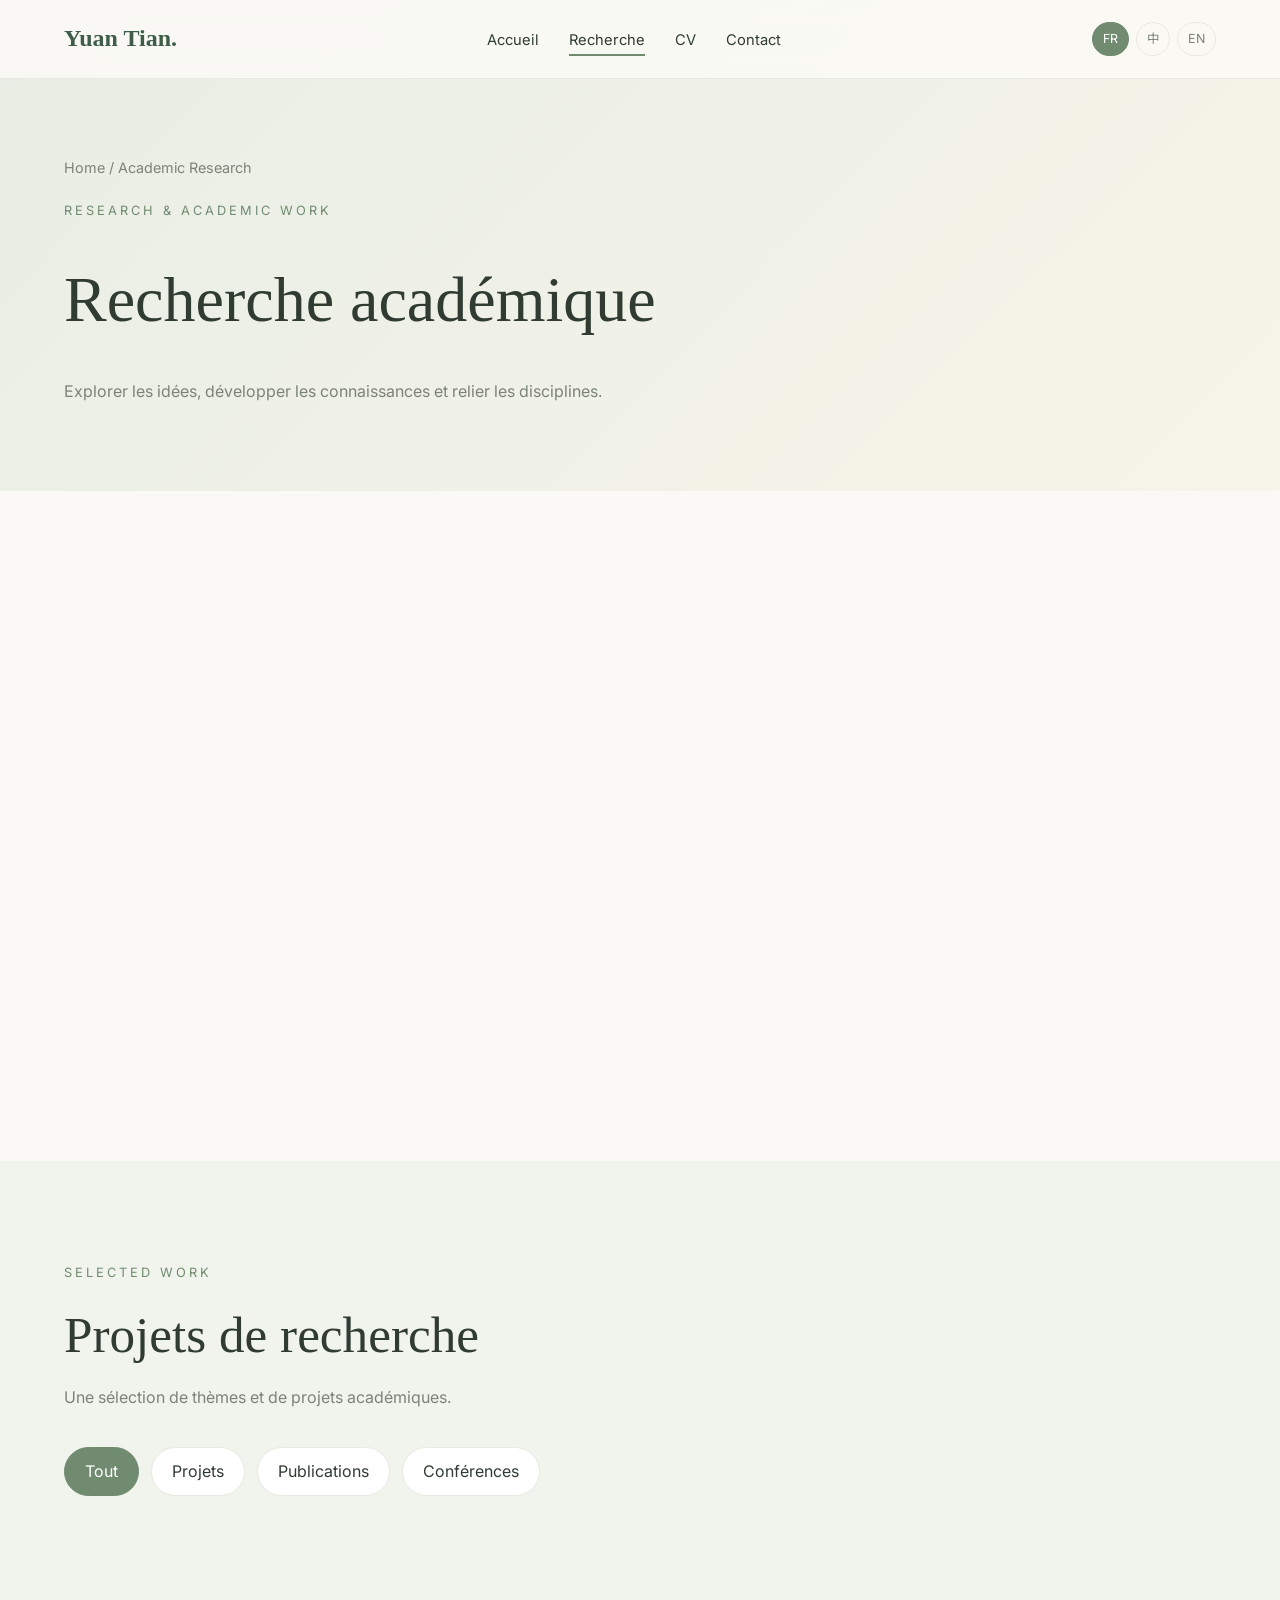
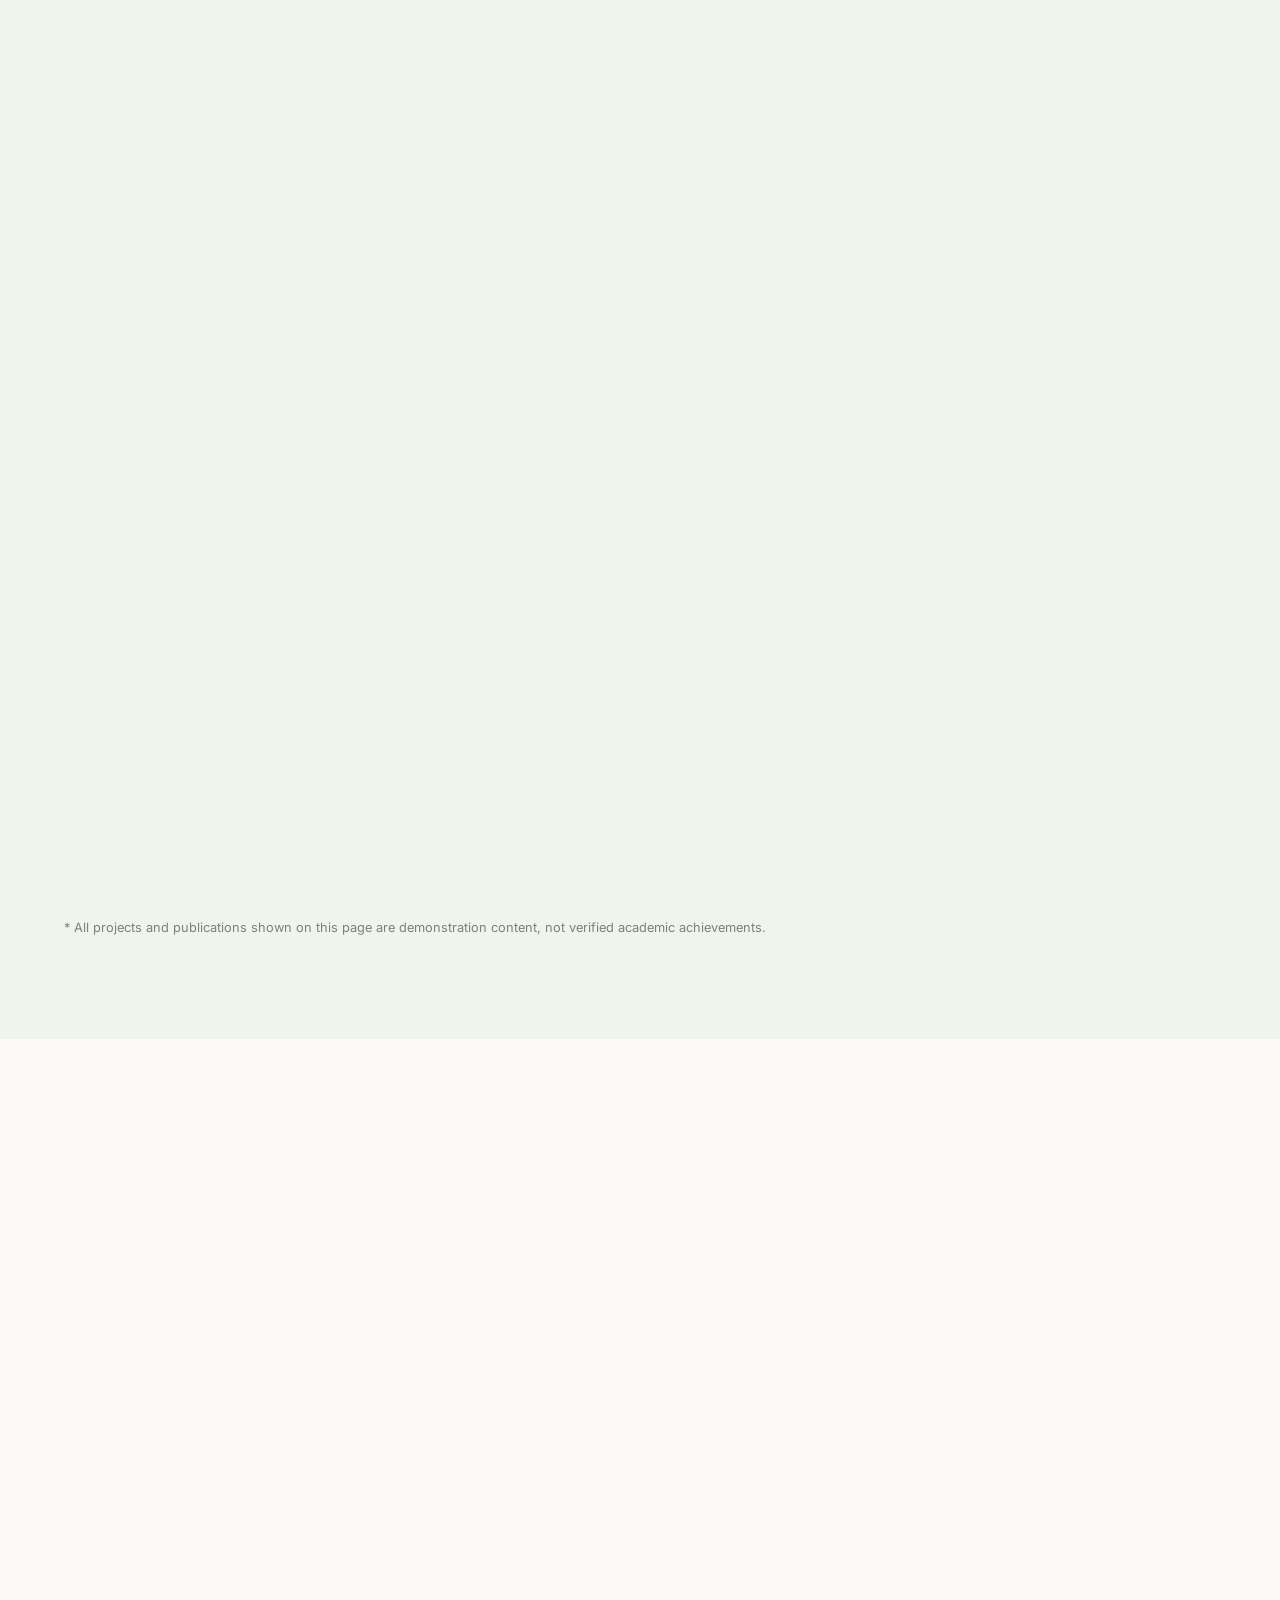
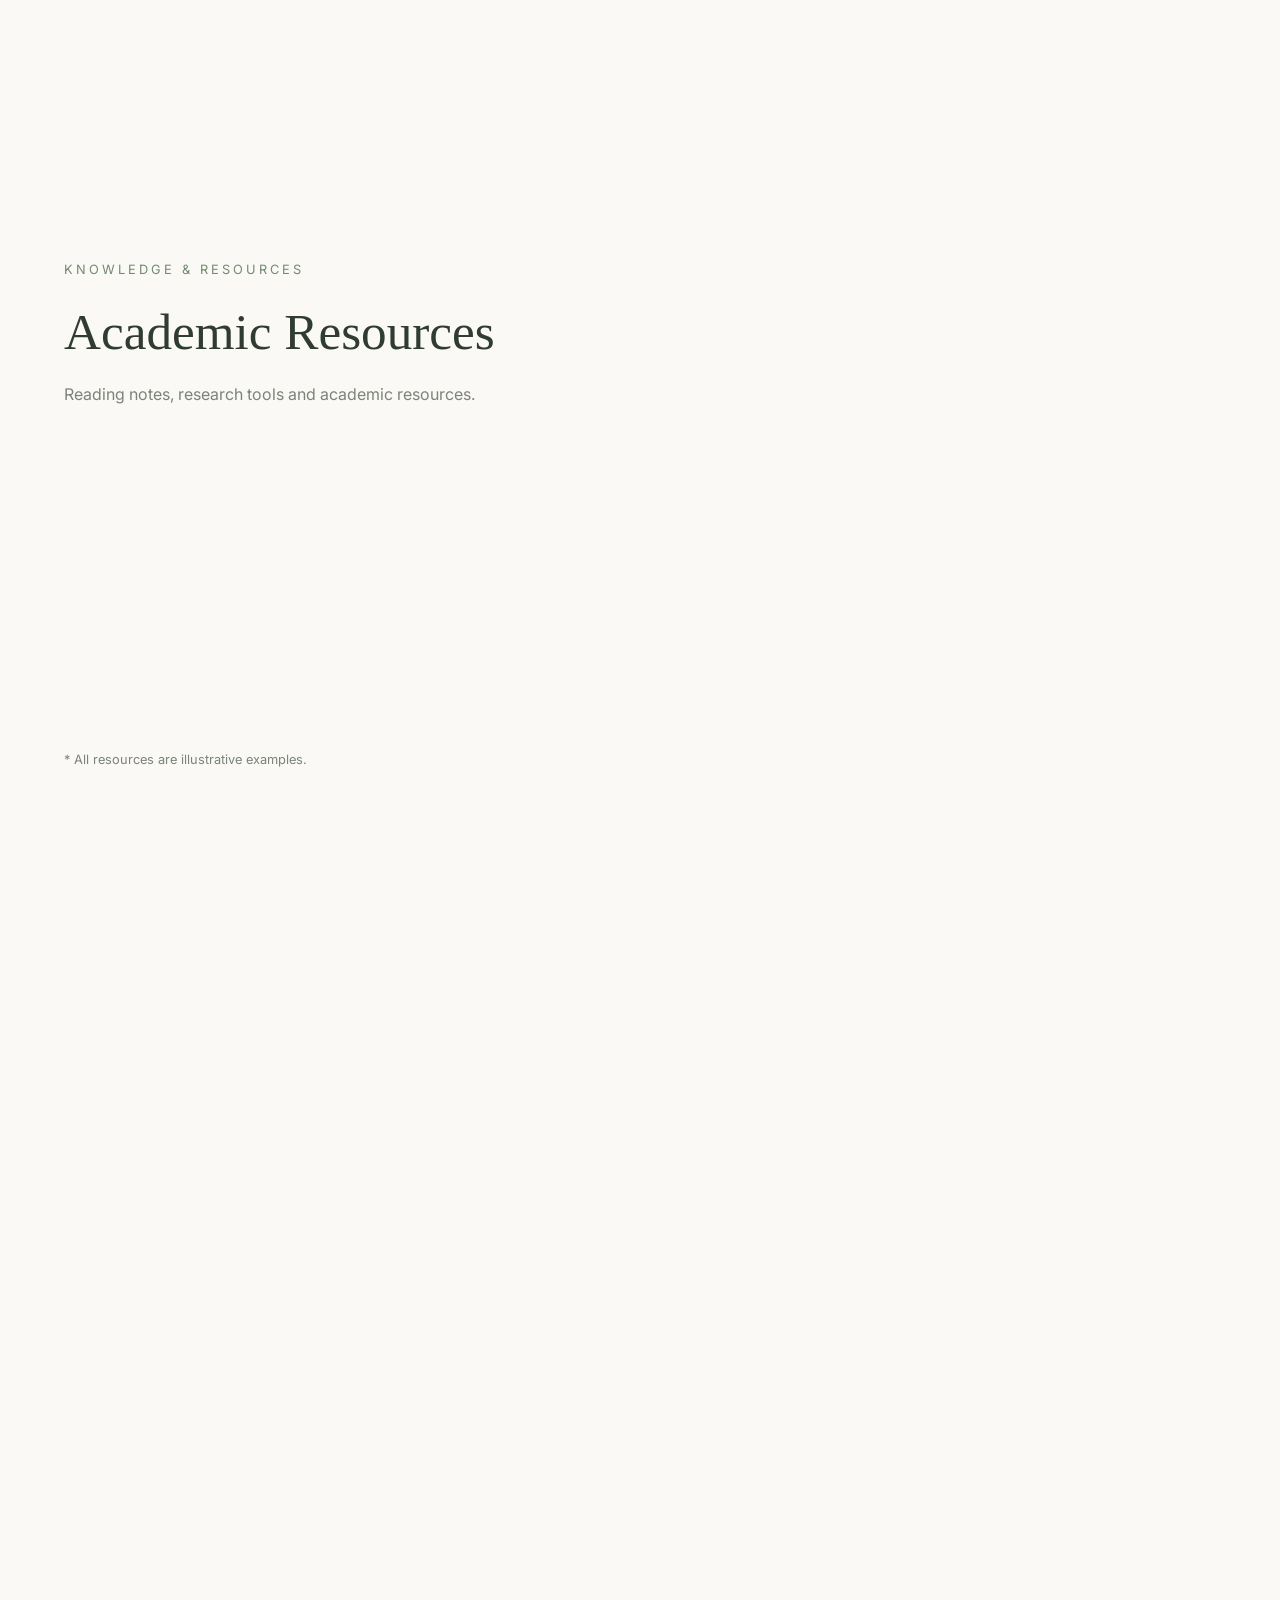
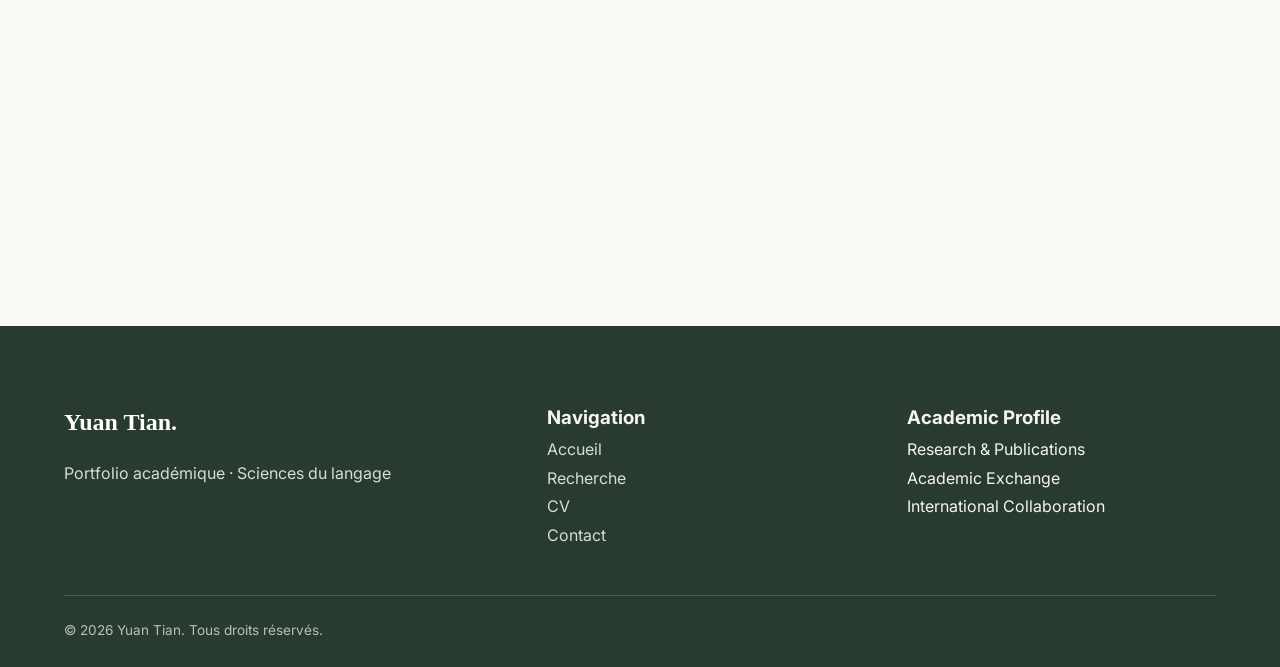
==== commit 9bc8a58b: "Update academic.html" ====
--- a/academic.html
+++ b/academic.html
@@ -362,13 +362,15 @@
 <section class="section" id="resources">
   <div class="container">
 
-    <p class="hero-label">KNOWLEDGE & RESOURCES</p>
-
-    <h2 class="section-title">
+    <p class="hero-label" data-i18n="resources_label">
+      KNOWLEDGE & RESOURCES
+    </p>
+
+    <h2 class="section-title" data-i18n="resources_title">
       Academic Resources
     </h2>
 
-    <p class="section-subtitle">
+    <p class="section-subtitle" data-i18n="resources_subtitle">
       Reading notes, research tools and academic resources.
     </p>
 
@@ -376,37 +378,40 @@
 
       <article class="card reveal">
         <div class="card-icon">📖</div>
-        <h3>Reading Notes</h3>
-        <p>
-          Selected reading notes, book reviews
-          and reflections on academic literature.
-        </p>
-        <span class="research-tag">DEMO RESOURCE</span>
+        <h3 data-i18n="resource_1">Reading Notes</h3>
+        <p data-i18n="resource_1_desc">
+          Selected reading notes, book reviews and reflections on academic literature.
+        </p>
+        <span class="research-tag" data-i18n="demo_resource">
+          DEMO RESOURCE
+        </span>
       </article>
 
       <article class="card reveal">
         <div class="card-icon">🔎</div>
-        <h3>Research Tools</h3>
-        <p>
-          Useful research databases, digital tools
-          and academic search resources.
-        </p>
-        <span class="research-tag">DEMO RESOURCE</span>
+        <h3 data-i18n="resource_2">Research Tools</h3>
+        <p data-i18n="resource_2_desc">
+          Useful research databases, digital tools and academic search resources.
+        </p>
+        <span class="research-tag" data-i18n="demo_resource">
+          DEMO RESOURCE
+        </span>
       </article>
 
       <article class="card reveal">
         <div class="card-icon">🌍</div>
-        <h3>Academic Resources</h3>
-        <p>
-          Selected websites, journals and
-          international academic platforms.
-        </p>
-        <span class="research-tag">DEMO RESOURCE</span>
-      </article>
-
-    </div>
-
-    <p class="academic-note">
+        <h3 data-i18n="resource_3">Academic Resources</h3>
+        <p data-i18n="resource_3_desc">
+          Selected websites, journals and international academic platforms.
+        </p>
+        <span class="research-tag" data-i18n="demo_resource">
+          DEMO RESOURCE
+        </span>
+      </article>
+
+    </div>
+
+    <p class="academic-note" data-i18n="resources_note">
       * All resources are illustrative examples.
     </p>
 
@@ -471,31 +476,32 @@
 
       <div>
         <h2 class="logo" style="color:white">Yuan Tian.</h2>
-        <p style="margin-top:15px;color:#d3dfd1">
-          Academic Portfolio · Doctoral Research
+        <p style="margin-top:15px;color:#d3dfd1"
+           data-i18n="footer_description">
+          Academic Portfolio · Language Sciences
         </p>
       </div>
 
       <div>
-        <h3>Navigation</h3>
-        <p><a href="index.html">Home</a></p>
-        <p><a href="academic.html">Research</a></p>
-        <p><a href="cv.html">CV</a></p>
-        <p><a href="contact.html">Contact</a></p>
+        <h3 data-i18n="footer_navigation">Navigation</h3>
+        <p><a href="index.html" data-i18n="nav_home">Home</a></p>
+        <p><a href="academic.html" data-i18n="nav_academic">Research</a></p>
+        <p><a href="cv.html" data-i18n="nav_cv">CV</a></p>
+        <p><a href="contact.html" data-i18n="nav_contact">Contact</a></p>
       </div>
 
       <div>
-        <h3>Academic Profile</h3>
-        <p>Research & Publications</p>
-        <p>Academic Exchange</p>
-        <p>International Collaboration</p>
+        <h3 data-i18n="footer_profile">Academic Profile</h3>
+        <p data-i18n="footer_research">Research & Publications</p>
+        <p data-i18n="footer_exchange">Academic Exchange</p>
+        <p data-i18n="footer_collaboration">International Collaboration</p>
       </div>
 
     </div>
 
     <div class="footer-bottom">
       © <span class="current-year"></span> Yuan Tian.
-      Academic Portfolio. All rights reserved.
+      <span data-i18n="footer_rights">All rights reserved.</span>
     </div>
 
   </div>
